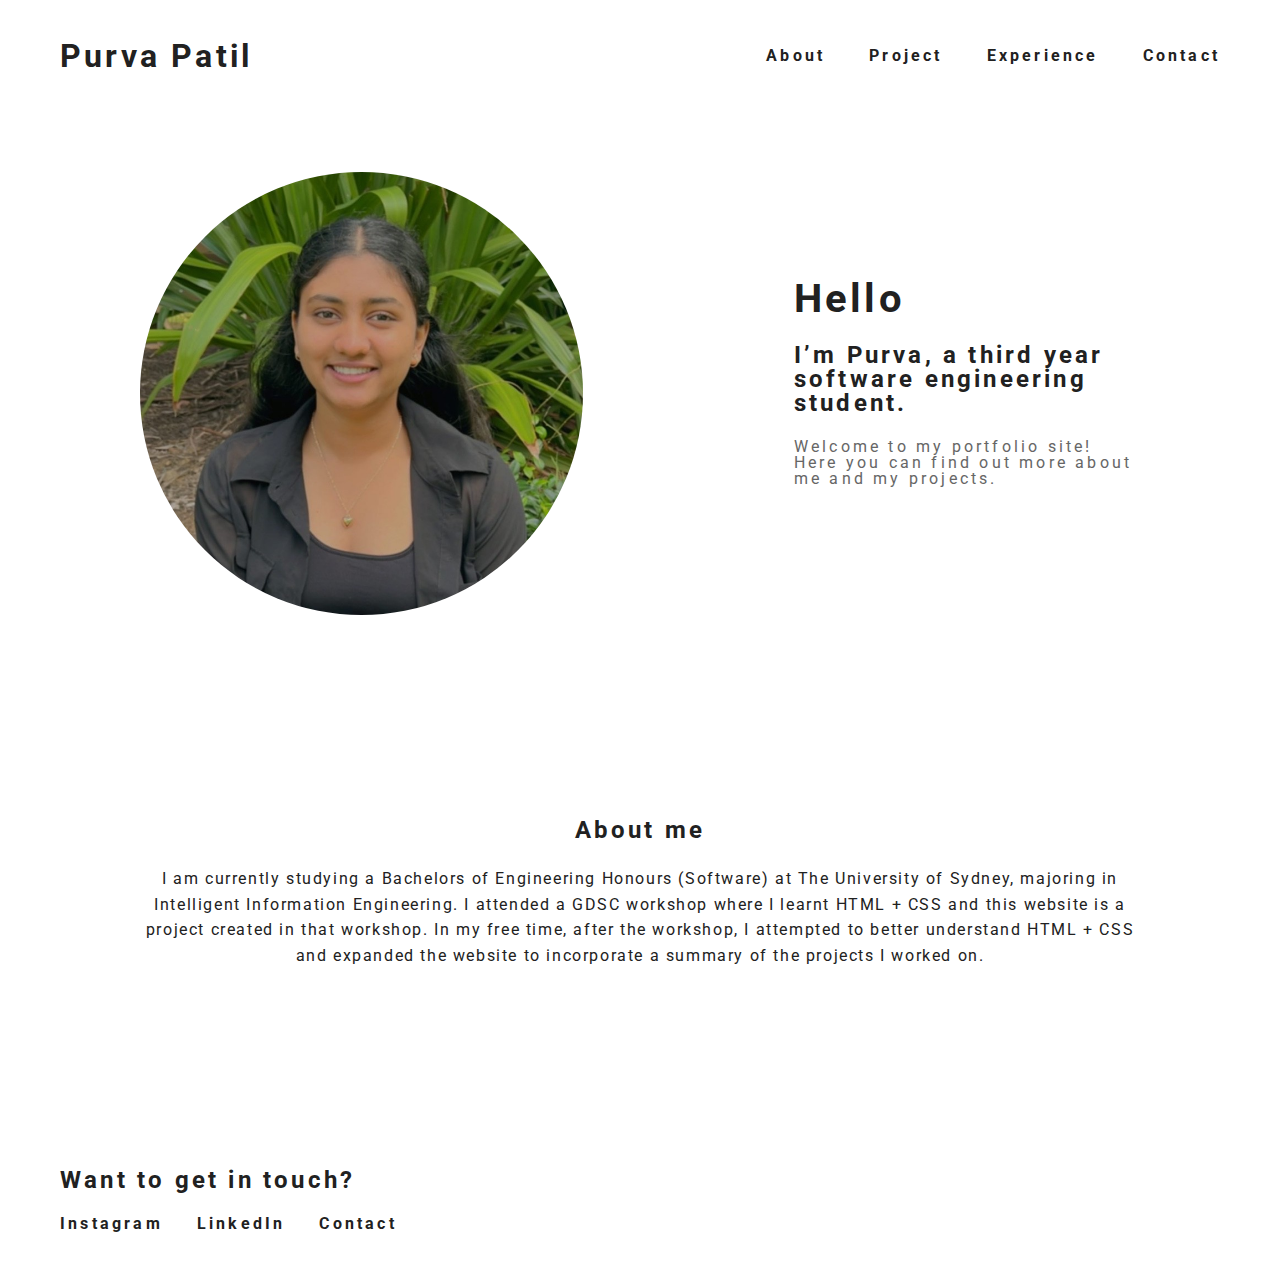
==== index.html @ 4fd8c5b5 "Purva's Portfolio - updated Gallery" ====
<!DOCTYPE html>
<html>

<head>
  <meta charset="utf-8">
  <meta name="viewport" content="width=device-width">
  <title>Home</title>
  <link href="reset.css" rel="stylesheet" type="text/css"/>
  <link href="style.css" rel="stylesheet" type="text/css" />
  <link rel="preconnect" href="https://fonts.gstatic.com" crossorigin>
<link href="https://fonts.googleapis.com/css2?family=Roboto:wght@400;700&display=swap" rel="stylesheet">
<link href="https://fonts.googleapis.com/icon?family=Material+Icons" rel="stylesheet">

</head>

<body>
  <header>
    <nav>
      <a id="logo" href="index.html">Purva Patil</a>
      <div id="nav_to_pages"> 
       <a href="index.html#about_me">About</a>
       <a href="project.html">Project</a>
        <a href="experience.html">Experience</a>
       <a href="contact.html">Contact</a>
      </div>
      <button class="hamburger">
        <!-- material icons https://material.io/resources/icons/ -->
        <i class="menuButton material-icons" style="font-size: 2rem;">menu</i>
      </button>
    </nav>
    <div class="menu">
      <ul>
        <li class="menuItem"><a href="#about_me">About</a></li>
        <li class="menuItem"><a href="project.html">Project</a></li>
        <li class="menuItem"><a href="contact.html">Contact</a></li>
      </ul>
    </div>
  </header>
  <main>
    <section class="text_and_image_content">
   <div class="round-img-container">
    <img src="images/purva.jpeg" alt="my photo" class="round-img">
  </div>

   <div class="intro_text_container">
     <h1>Hello</h1>
     <h2>I’m Purva, a third year software engineering student.</h2>
     <h3>Welcome to my portfolio site! Here you can find out more about me and my projects.</h3>
   </div>
 </section>
     <section id="about_me">
   <h2>About me</h2>
   <!-- feel free to replace the placeholder texts below later -->
   <p>
     I am currently studying a Bachelors of Engineering Honours (Software) at The University of Sydney, majoring in Intelligent Information Engineering. I attended a GDSC workshop where I learnt HTML + CSS and this website is a project created in that workshop. In my free time, after the workshop, I attempted to better understand HTML + CSS and expanded the website to incorporate a summary of the projects I worked on.
   </p>
 </section>
  </main>
  <footer>
    <h2>Want to get in touch?</h2>
   <div class="social_icons">
     <!-- feel free to replace the links to your own socials later -->
     <a href="https://www.instagram.com/" class="social_icon">Instagram</a>
     <a href="https://www.linkedin.com/in/purva-patil-21913214b" class="social_icon">LinkedIn</a>
     <a href="contact.html" class="social_icon">Contact</a>
   </div>
  </footer>
  <script src="script.js"></script>
</body>

</html>
---- style.css ----
html {
  height: 100%;
  width: 100%;
}


a {
  color: #212121;
  letter-spacing: .2rem;
  font-weight: 700;
  text-decoration: none;
}

a:hover {
  color: #8c8c8c;
}

#logo {
  font-size: 2rem;
}

nav {
  display: flex;
  justify-content: space-between;
  align-items: center;
}

#nav_to_pages a {
  margin-left: 2.5rem;
}

body{
  padding: 40px 60px;
  font-family: 'Roboto', sans-serif;
  color: #212121;
}

footer {
  margin-top: 100px;
}

h2 {
  font-size: 1.5rem;
  margin-bottom: 1rem;
  font-weight: 700;
}

.social_icon {
  margin-right: 30px;
}

h1 {
 font-size: 2.5rem;
 font-weight:700;
 }

h1, h2, h3 {
letter-spacing: .2rem;
margin-bottom: 1.5rem;
}

h3 {
   color: #666666;
 }


header {
   margin-bottom: 100px;
 }

.text_and_image_content {
   display:flex;
   justify-content: space-between;
   align-items: center;
   gap: 100px;
 }

 .intro_text_container {
   width: 50%;
 }

main {
  max-width: 1000px;
  margin-left:auto;
  margin-right:auto;
}

.italicized {
  font-style: italic;
}

.image-container.round-img-container img {
  width: 10;
  border-radius: 50%;
}

.round-img {
  width: 80%;
  border-radius: 100%;
}
.project-image {
  max-width: 500px; /* Adjust the width as per your preference */
  height: auto; /* Maintain aspect ratio */
}


section {
  margin-bottom: 200px;
}

#about_me {
 text-align:center;
}

 p {
   letter-spacing: .1rem;
   line-height: 1.6;
 }

form {
  max-width: 700px;
  margin: 0 auto;
  display: flex;
  flex-direction: column;
}

#contact_heading {
  text-align: left;
}

#contact_paragraph {
  text-align: left;
  font-size: 15px;
  margin-bottom: 30px;
}

label {
  font-family: 'Roboto', sans-serif;
  font-size: 20px;
  text-align: left;
  color: grey;
}

input[type="text"],input[type="email"], textarea {
  font-family: 'Roboto', sans-serif;
  width: 100%;
  padding: 10px;
  background-color: #f2f2f2;
  border: none;
  border-radius: 8px;
  font-size: 1 rem;
  text-align: left;
  margin-bottom: 20px;
  
}

textarea {
  height: 200px;
  resize: vertical;
}

button[type="submit"] {
  background-color: #87CEEB;
  color: white;
  padding: 12px 20px;
  border: none;
  border-radius: 8px;
  font: 16px;
  align-self: flex-start;
  cursor: pointer;
}

button[type="submit"]:hover {
  background-color: #44626e;
}
  
/* Hamburger Button */
.hamburger {
  display: none;
  cursor: pointer;
  border: none;
  background-color: transparent;
  z-index: 100;
}

.menu {
  position: fixed;
  transform: translateY(-100%);
  transition: transform 0.2s;
  top: 0;
  left: 0;
  right: 0;
  bottom: 0;
  z-index: 99;
  background: white;
  padding-top: 4rem;
  text-align: center;
}

.menu li {
  margin-bottom: 40px;
}

.menuButton:hover {
  color: #8c8c8c;
}

@media only screen and (max-width: 900px){
  .hamburger{
    display: block;
  }
  #nav_to_pages {
    display: none;
  }
  .text_and_image_content {
    flex-direction: column;
    column-gap: 20px;
  }
  .intro_text_container {
    width: 100%;
  }
}

.showMenu {
  transform: translateY(0);
}



#image-track {
  display: flex;
  flex-wrap: wrap; /* Allow images to wrap to the next line */
  gap: 4vmin;
  position: absolute;
  left: 50%;
  top: calc(40% + 17rem); /* Adjust the distance below the text */
  transform: translate(-50%, -50%);
  user-select: none; /* Prevent image highlighting */
  width: 90%; /* Set a fixed width for the container */
  height: 80%;
}

.image {
  width: 34vmin;
  height: 34vmin;
  object-fit: fill;
  object-position: 100% center;
}


/* -- YouTube Link Styles -- */

body.menu-toggled > .meta-link > span {
  color: rgb(30, 30, 30);
}

#source-link {
  bottom: 60px;
}

#source-link > i {
  color: rgb(94, 106, 210);
}

#yt-link > i {
  color: rgb(239, 83, 80);
}

.meta-link {
  align-items: center;
  backdrop-filter: blur(3px);
  background-color: rgba(255, 255, 255, 0.05);
  border: 1px solid rgba(255, 255, 255, 0.1);
  border-radius: 6px;
  bottom: 10px;
  box-shadow: 2px 2px 2px rgba(0, 0, 0, 0.1);
  cursor: pointer;  
  display: inline-flex;
  gap: 5px;
  left: 10px;
  padding: 10px 20px;
  position: fixed;
  text-decoration: none;
  transition: background-color 400ms, border-color 400ms;
  z-index: 10000;
}


  ul {
    list-style-type: none;
    padding-left: 1.5em;
  }

  ul li::before {
    content: "\2022"; /* Unicode character for bullet point */
    color: #212121; /* Color of the bullet point */
    font-size: 1.5em;
    font-family: 'Roboto', sans-serif;
    color: #212121; 
    letter-spacing: .1rem;
    line-height: 1.6;
    display: inline-block;
    width: 1em;
    margin-left: -1em;
  }


.meta-link:hover {
  background-color: rgba(255, 255, 255, 0.1);
  border: 1px solid rgba(255, 255, 255, 0.2);
}

.meta-link > i, .meta-link > span {
  height: 20px;
  line-height: 20px;
}

.meta-link > span {
  color: white;
  font-family: "Rubik", sans-serif;
  font-weight: 500;
}
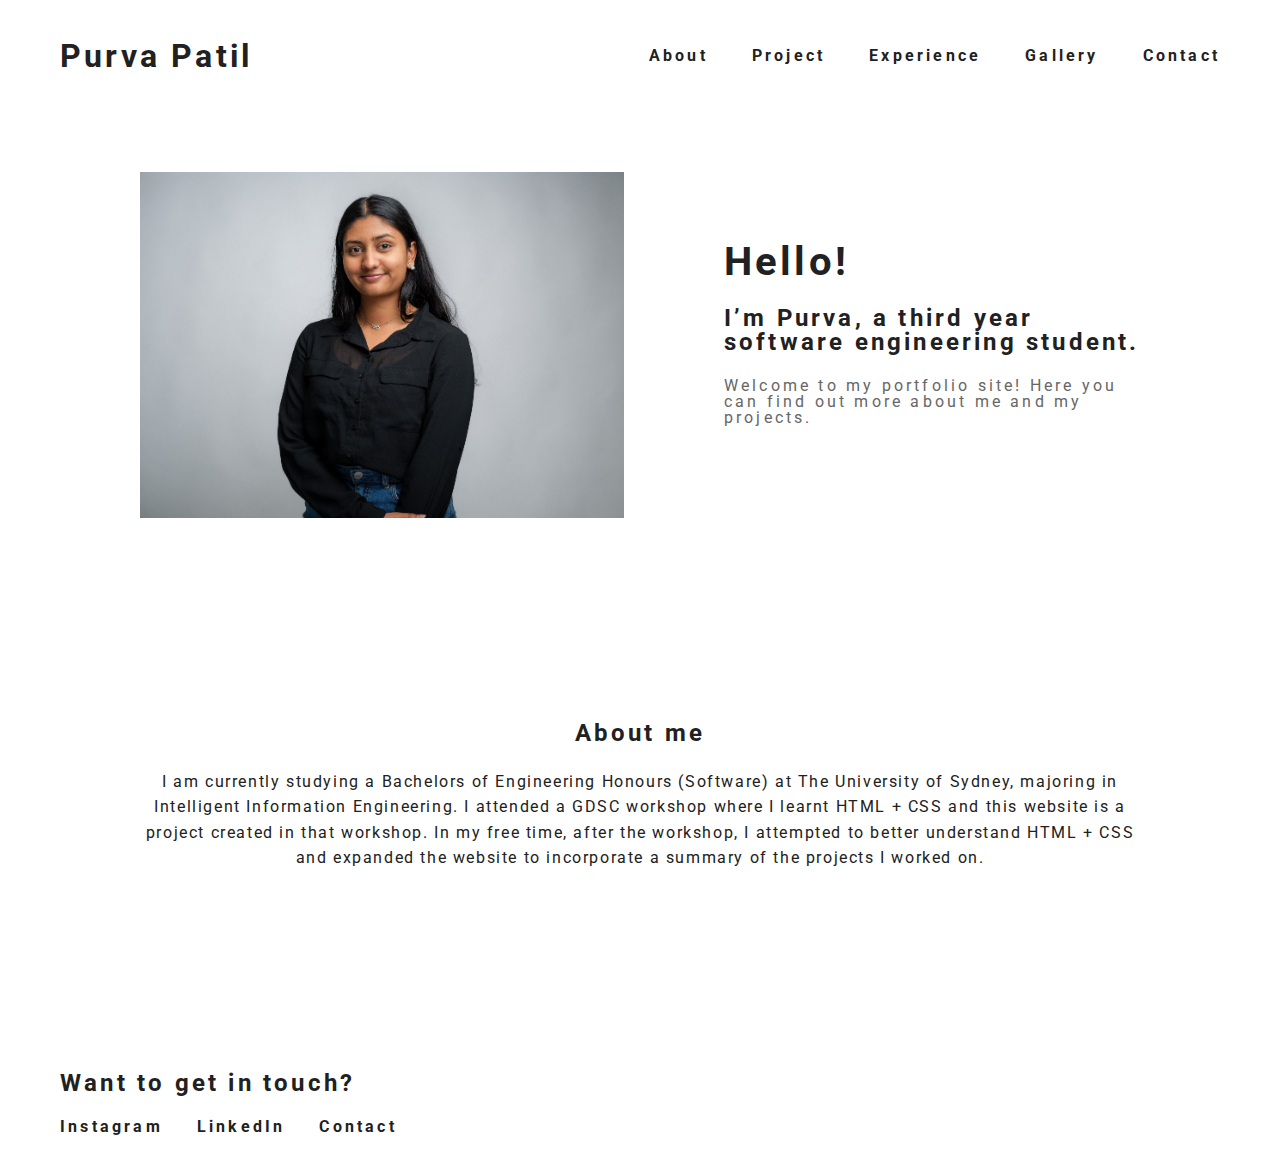
==== commit a0442b58: "Updated projects" ====
--- a/index.html
+++ b/index.html
@@ -21,7 +21,8 @@
        <a href="index.html#about_me">About</a>
        <a href="project.html">Project</a>
         <a href="experience.html">Experience</a>
-       <a href="contact.html">Contact</a>
+        <a href="gallery.html">Gallery</a>
+        <a href="contact.html">Contact</a>
       </div>
       <button class="hamburger">
         <!-- material icons https://material.io/resources/icons/ -->
@@ -39,18 +40,17 @@
   <main>
     <section class="text_and_image_content">
    <div class="round-img-container">
-    <img src="images/purva.jpeg" alt="my photo" class="round-img">
+    <img src="images/Purva4.jpg" alt="my photo" class="image rounded-corners">
   </div>
 
    <div class="intro_text_container">
-     <h1>Hello</h1>
+     <h1>Hello!</h1>
      <h2>I’m Purva, a third year software engineering student.</h2>
      <h3>Welcome to my portfolio site! Here you can find out more about me and my projects.</h3>
    </div>
  </section>
      <section id="about_me">
    <h2>About me</h2>
-   <!-- feel free to replace the placeholder texts below later -->
    <p>
      I am currently studying a Bachelors of Engineering Honours (Software) at The University of Sydney, majoring in Intelligent Information Engineering. I attended a GDSC workshop where I learnt HTML + CSS and this website is a project created in that workshop. In my free time, after the workshop, I attempted to better understand HTML + CSS and expanded the website to incorporate a summary of the projects I worked on.
    </p>
@@ -59,7 +59,6 @@
   <footer>
     <h2>Want to get in touch?</h2>
    <div class="social_icons">
-     <!-- feel free to replace the links to your own socials later -->
      <a href="https://www.instagram.com/" class="social_icon">Instagram</a>
      <a href="https://www.linkedin.com/in/purva-patil-21913214b" class="social_icon">LinkedIn</a>
      <a href="contact.html" class="social_icon">Contact</a>
--- a/style.css
+++ b/style.css
@@ -229,7 +229,7 @@
 
 #image-track {
   display: flex;
-  flex-wrap: wrap; /* Allow images to wrap to the next line */
+  flex-wrap: wrap; 
   gap: 4vmin;
   position: absolute;
   left: 50%;
@@ -241,11 +241,11 @@
 }
 
 .image {
-  width: 34vmin;
-  height: 34vmin;
-  object-fit: fill;
-  object-position: 100% center;
-}
+  width: calc((90vw * 0.9) / 3 * 0.462) + 50; 
+  height: calc((90vw * 0.9) / 3); 
+  align-self: flex-start;
+}
+
 
 
 /* -- YouTube Link Styles -- */
@@ -321,6 +321,19 @@
   font-weight: 500;
 } 
 
-
-
-
+.full-width-paragraph {
+  width: 100%;
+}
+
+.text_and_image_content2{
+  display: block; /* Change display to block to allow the text to occupy the entire width */
+}
+
+.intro_text_container2{
+  width: 100%; /* Set the width to 100% to occupy the entire width */
+  max-width: none; /* Remove max-width restriction */
+}
+
+.project-image2{
+  max-width: 100%; /* Ensure the image doesn't exceed its container */
+}
